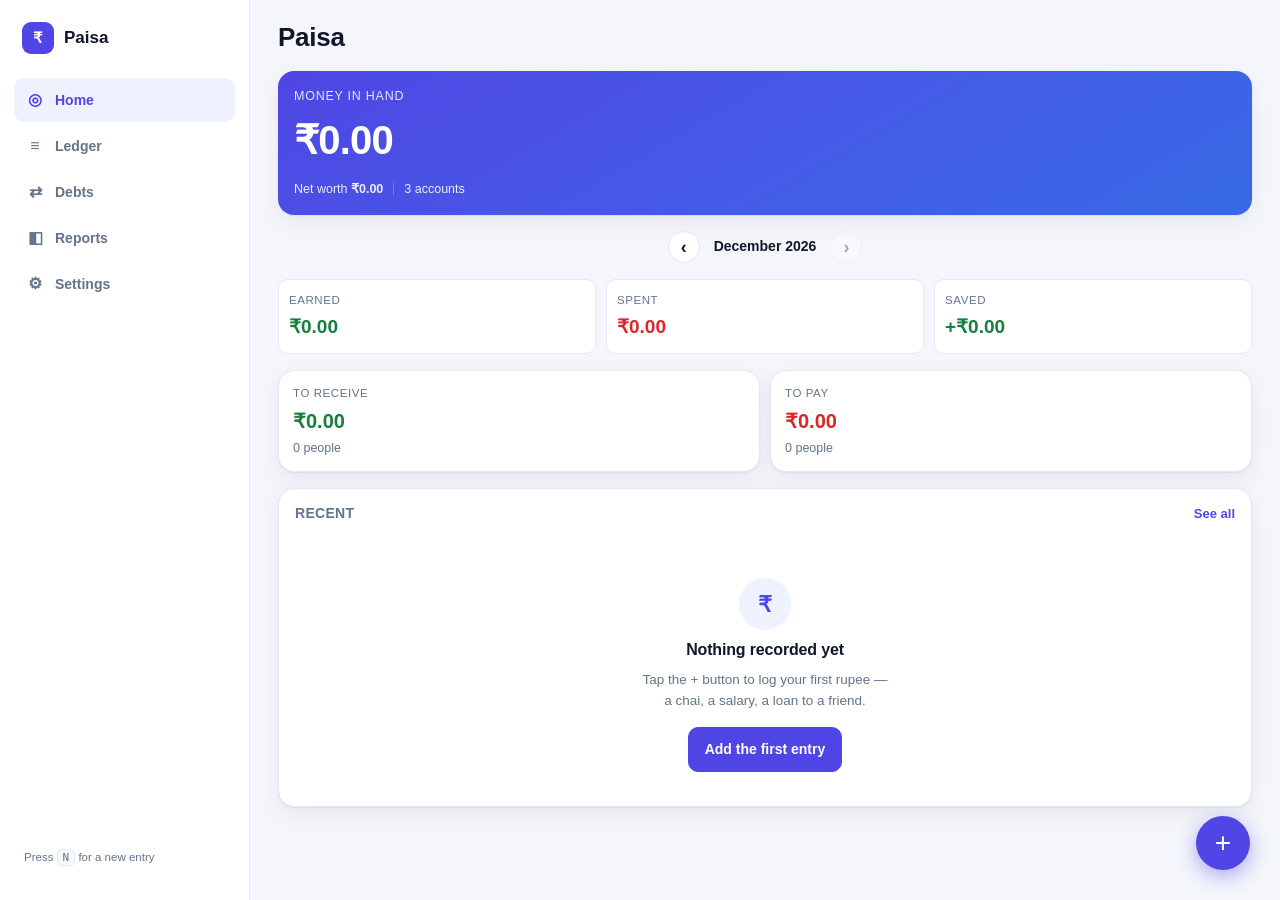
==== finance-tracker/index.html @ e6835634 "Add Paisa: offline personal money tracker for phone and laptop Tracks spending, earnings and debts t" ====
<!DOCTYPE html>
<html lang="en" data-theme="auto">
<head>
<meta charset="utf-8">
<meta name="viewport" content="width=device-width, initial-scale=1, viewport-fit=cover">
<meta name="description" content="Paisa — track every rupee you spend, earn, lend and owe. Works offline on phone and laptop.">
<meta name="theme-color" content="#0b1220" media="(prefers-color-scheme: dark)">
<meta name="theme-color" content="#ffffff" media="(prefers-color-scheme: light)">
<meta name="apple-mobile-web-app-capable" content="yes">
<meta name="apple-mobile-web-app-title" content="Paisa">
<title>Paisa · every rupee accounted for</title>
<link rel="manifest" href="manifest.webmanifest">
<link rel="icon" href="icons/icon.svg" type="image/svg+xml">
<link rel="apple-touch-icon" href="icons/icon-192.png">
<link rel="stylesheet" href="css/app.css">
</head>
<body>

<div id="app" class="app" data-route="dashboard">

  <aside class="rail" aria-label="Sections">
    <div class="brand"><span class="brand-mark">₹</span><span class="brand-name">Paisa</span></div>
    <nav class="rail-nav">
      <a class="rail-link" data-nav="dashboard" href="#/dashboard"><span class="ic">◎</span><span>Home</span></a>
      <a class="rail-link" data-nav="ledger" href="#/ledger"><span class="ic">≡</span><span>Ledger</span></a>
      <a class="rail-link" data-nav="debts" href="#/debts"><span class="ic">⇄</span><span>Debts</span></a>
      <a class="rail-link" data-nav="reports" href="#/reports"><span class="ic">◧</span><span>Reports</span></a>
      <a class="rail-link" data-nav="settings" href="#/settings"><span class="ic">⚙</span><span>Settings</span></a>
    </nav>
    <p class="rail-foot">Press <kbd>N</kbd> for a new entry</p>
  </aside>

  <div class="main">
    <header class="topbar">
      <h1 id="title">Paisa</h1>
      <a class="topbar-action" href="#/settings" aria-label="Settings">⚙</a>
    </header>

    <main id="view" class="view" role="main"></main>
  </div>

  <button id="fab" class="fab" aria-label="Add an entry">+</button>

  <nav class="tabbar" aria-label="Sections">
    <a class="tab" data-nav="dashboard" href="#/dashboard"><span class="ic">◎</span><span>Home</span></a>
    <a class="tab" data-nav="ledger" href="#/ledger"><span class="ic">≡</span><span>Ledger</span></a>
    <span class="tab-gap" aria-hidden="true"></span>
    <a class="tab" data-nav="debts" href="#/debts"><span class="ic">⇄</span><span>Debts</span></a>
    <a class="tab" data-nav="reports" href="#/reports"><span class="ic">◧</span><span>Reports</span></a>
  </nav>
</div>

<div id="sheet" class="sheet" aria-hidden="true" role="dialog" aria-modal="true" aria-labelledby="sheet-title">
  <div id="sheet-backdrop" class="sheet-backdrop"></div>
  <div class="sheet-panel">
    <div class="sheet-head">
      <h2 id="sheet-title">Entry</h2>
      <button id="sheet-close" class="icon-btn" aria-label="Close">×</button>
    </div>
    <div id="sheet-body" class="sheet-body"></div>
  </div>
</div>

<div id="toast" class="toast" role="status" aria-live="polite"></div>

<script src="js/store.js"></script>
<script src="js/util.js"></script>
<script src="js/charts.js"></script>
<script src="js/views.js"></script>
<script src="js/app.js"></script>
</body>
</html>
---- finance-tracker/css/app.css ----
/* Paisa — one stylesheet, mobile first, light + dark. */

/* ---------- tokens ---------- */
:root {
  --bg:            #f4f6fb;
  --surface:       #ffffff;
  --surface-2:     #f8fafc;
  --line:          #e4e8f0;
  --text:          #0f172a;
  --muted:         #64748b;
  --accent:        #4f46e5;
  --accent-soft:   #eef2ff;
  --in:            #15803d;
  --in-bg:         #22c55e;
  --out:           #dc2626;
  --out-bg:        #f87171;
  --warn:          #b45309;
  --shadow:        0 1px 2px rgba(15, 23, 42, .06), 0 8px 24px rgba(15, 23, 42, .06);
  --radius:        16px;
  --radius-sm:     10px;
  --tab-h:         62px;
}

@media (prefers-color-scheme: dark) {
  :root:not([data-theme="light"]) {
    --bg:          #070b14;
    --surface:     #0f172a;
    --surface-2:   #16203a;
    --line:        #1f2b47;
    --text:        #e8edf7;
    --muted:       #8b9bb5;
    --accent:      #818cf8;
    --accent-soft: #1e2545;
    --in:          #4ade80;
    --in-bg:       #22c55e;
    --out:         #f87171;
    --out-bg:      #ef4444;
    --warn:        #fbbf24;
    --shadow:      0 1px 2px rgba(0, 0, 0, .4), 0 10px 30px rgba(0, 0, 0, .35);
  }
}

:root[data-theme="dark"] {
  --bg:          #070b14;
  --surface:     #0f172a;
  --surface-2:   #16203a;
  --line:        #1f2b47;
  --text:        #e8edf7;
  --muted:       #8b9bb5;
  --accent:      #818cf8;
  --accent-soft: #1e2545;
  --in:          #4ade80;
  --in-bg:       #22c55e;
  --out:         #f87171;
  --out-bg:      #ef4444;
  --warn:        #fbbf24;
  --shadow:      0 1px 2px rgba(0, 0, 0, .4), 0 10px 30px rgba(0, 0, 0, .35);
}

/* ---------- base ---------- */
*, *::before, *::after { box-sizing: border-box; }

html { -webkit-text-size-adjust: 100%; }

body {
  margin: 0;
  background: var(--bg);
  color: var(--text);
  font: 15px/1.5 -apple-system, BlinkMacSystemFont, "Segoe UI", Roboto, "Helvetica Neue", Arial, sans-serif;
  font-variant-numeric: tabular-nums;
  -webkit-font-smoothing: antialiased;
}
body.locked { overflow: hidden; }

h1, h2, h3, h4 { margin: 0; font-weight: 650; letter-spacing: -.01em; }
a { color: inherit; text-decoration: none; }
button { font: inherit; color: inherit; }

.muted { color: var(--muted); }
.small { font-size: 12.5px; }
.pad { padding: 0 16px 14px; }
.in { color: var(--in); }
.out { color: var(--out); }
.neutral { color: var(--muted); }
.grow { flex: 1; }

/* ---------- layout ---------- */
.app { min-height: 100vh; }

.rail { display: none; }

.main { padding-bottom: calc(var(--tab-h) + env(safe-area-inset-bottom, 0px) + 12px); }

.topbar {
  position: sticky; top: 0; z-index: 20;
  display: flex; align-items: center; justify-content: space-between;
  gap: 12px;
  padding: calc(env(safe-area-inset-top, 0px) + 12px) 16px 12px;
  background: color-mix(in srgb, var(--bg) 88%, transparent);
  backdrop-filter: saturate(1.4) blur(10px);
  border-bottom: 1px solid var(--line);
}
.topbar h1 { font-size: 20px; }
.topbar-action {
  width: 36px; height: 36px; display: grid; place-items: center;
  border-radius: 50%; background: var(--surface); border: 1px solid var(--line);
}

.view { padding: 14px 14px 24px; display: flex; flex-direction: column; gap: 14px; }

/* ---------- cards ---------- */
.card {
  background: var(--surface);
  border: 1px solid var(--line);
  border-radius: var(--radius);
  box-shadow: var(--shadow);
  padding: 16px;
}
.card.flush { padding: 0; overflow: hidden; }
.card.flush .card-head { padding: 14px 16px 10px; }

.card-head {
  display: flex; align-items: baseline; justify-content: space-between; gap: 12px;
  margin-bottom: 10px;
}
.card-head h3 { font-size: 14px; letter-spacing: .02em; text-transform: uppercase; color: var(--muted); }

.link {
  background: none; border: 0; padding: 0; cursor: pointer;
  color: var(--accent); font-size: 13px; font-weight: 600;
}

.hero {
  background: linear-gradient(150deg, var(--accent) 0%, color-mix(in srgb, var(--accent) 62%, #0ea5e9) 100%);
  color: #fff; border: 0;
}
.hero.inner { background: var(--surface-2); color: var(--text); border: 1px solid var(--line); }
.hero-label { font-size: 12.5px; opacity: .85; text-transform: uppercase; letter-spacing: .06em; }
.hero-value { font-size: 34px; font-weight: 700; letter-spacing: -.02em; margin: 4px 0 10px; }
.hero.inner .hero-value.in { color: var(--in); }
.hero.inner .hero-value.out { color: var(--out); }
.hero-foot { display: flex; align-items: center; gap: 10px; font-size: 12.5px; opacity: .9; flex-wrap: wrap; }
.hero-sep { width: 1px; height: 12px; background: currentColor; opacity: .3; }

/* ---------- tiles ---------- */
.tiles { display: grid; grid-template-columns: repeat(3, 1fr); gap: 10px; }
.tile {
  background: var(--surface); border: 1px solid var(--line); border-radius: var(--radius-sm);
  padding: 12px 10px; display: flex; flex-direction: column; gap: 4px; min-width: 0;
}
.tile-label { font-size: 11.5px; color: var(--muted); text-transform: uppercase; letter-spacing: .05em; }
.tile-value { font-size: 15px; font-weight: 650; overflow-wrap: anywhere; }

.duo { display: grid; grid-template-columns: 1fr 1fr; gap: 10px; }
.duo.tight { gap: 10px; }
.card.mini { display: flex; flex-direction: column; gap: 3px; padding: 14px; }
.mini-value { font-size: 20px; font-weight: 700; overflow-wrap: anywhere; }

/* ---------- month switch ---------- */
.month-switch {
  display: flex; align-items: center; justify-content: center; gap: 14px;
  font-weight: 600; font-size: 14px;
}
.icon-btn {
  width: 32px; height: 32px; border-radius: 50%;
  background: var(--surface); border: 1px solid var(--line);
  cursor: pointer; display: grid; place-items: center; font-size: 18px; line-height: 1;
}
.icon-btn[disabled] { opacity: .35; cursor: default; }

/* ---------- rows ---------- */
.rows { list-style: none; margin: 0; padding: 0; }
.row {
  display: flex; align-items: center; gap: 12px;
  padding: 11px 16px; border-top: 1px solid var(--line);
  cursor: pointer; min-width: 0;
}
.rows > .row:first-child { border-top: 0; }
.row:hover, .row:focus-visible { background: var(--surface-2); outline: none; }
.row.settled { opacity: .55; }

.row-dot, .avatar {
  flex: 0 0 auto; width: 36px; height: 36px; border-radius: 11px;
  display: grid; place-items: center; color: #fff; font-weight: 700; font-size: 13px;
}
.avatar { border-radius: 50%; }
.avatar.big { width: 52px; height: 52px; font-size: 17px; }
.row-glyph { font-size: 15px; line-height: 1; }

.row-main { flex: 1; min-width: 0; display: flex; flex-direction: column; gap: 2px; }
.row-title { font-weight: 600; white-space: nowrap; overflow: hidden; text-overflow: ellipsis; }
.row-sub { font-size: 12.5px; color: var(--muted); white-space: nowrap; overflow: hidden; text-overflow: ellipsis; }

.amt { font-weight: 650; white-space: nowrap; font-size: 14.5px; }

.group { display: flex; flex-direction: column; }
.group-head {
  display: flex; justify-content: space-between; align-items: baseline;
  padding: 6px 4px; font-size: 12.5px; color: var(--muted); font-weight: 600;
}
.group .rows {
  background: var(--surface); border: 1px solid var(--line);
  border-radius: var(--radius); overflow: hidden; box-shadow: var(--shadow);
}

/* ---------- pills, chips ---------- */
.pill {
  display: inline-block; padding: 1px 7px; border-radius: 999px;
  background: var(--surface-2); border: 1px solid var(--line);
  font-size: 11px; font-weight: 600; color: var(--muted); vertical-align: middle;
}
.pill.tiny { font-size: 10.5px; }
.pill.warn { color: var(--warn); border-color: color-mix(in srgb, var(--warn) 40%, var(--line)); }
.pill.danger { color: var(--out); border-color: color-mix(in srgb, var(--out) 40%, var(--line)); }

.chips { display: flex; flex-wrap: wrap; gap: 8px; }
.chips.scroll-x { flex-wrap: nowrap; overflow-x: auto; padding-bottom: 4px; scrollbar-width: none; }
.chips.scroll-x::-webkit-scrollbar { display: none; }
.chip {
  flex: 0 0 auto; cursor: pointer;
  padding: 7px 13px; border-radius: 999px;
  background: var(--surface); border: 1px solid var(--line);
  font-size: 13px; font-weight: 600; color: var(--muted);
  display: inline-flex; align-items: center; gap: 6px;
}
.chip.on { background: var(--accent); border-color: var(--accent); color: #fff; }
.chip.muted { opacity: .5; }
.chips.quick .chip { font-size: 12.5px; padding: 6px 11px; }

.swatch { width: 10px; height: 10px; border-radius: 3px; display: inline-block; flex: 0 0 auto; }
.swatch.in-bg { background: var(--in-bg); }
.swatch.out-bg { background: var(--out-bg); }

/* ---------- category lists ---------- */
.cat-list { list-style: none; margin: 0; padding: 0; display: flex; flex-direction: column; gap: 10px; }
.cat-list li { display: grid; grid-template-columns: minmax(0, 1fr) auto; gap: 4px 10px; align-items: center; }
.cat-name { display: flex; align-items: center; gap: 7px; font-size: 13.5px; min-width: 0; }
.cat-name > span { white-space: nowrap; }
.cat-val { font-size: 13.5px; font-weight: 650; white-space: nowrap; text-align: right; }
.meter {
  grid-column: 1 / -1; height: 5px; border-radius: 999px;
  background: var(--surface-2); border: 1px solid var(--line); overflow: hidden;
}
.meter-fill { display: block; height: 100%; border-radius: 999px; }

/* ---------- progress ---------- */
.progress { height: 8px; border-radius: 999px; background: color-mix(in srgb, var(--muted) 22%, transparent); overflow: hidden; margin: 8px 0; }
.progress-fill { height: 100%; background: var(--accent); border-radius: 999px; transition: width .25s ease; }
.progress-fill.danger { background: var(--out); }
.hero .progress { background: rgba(255, 255, 255, .25); }
.hero.inner .progress { background: color-mix(in srgb, var(--muted) 22%, transparent); }

/* ---------- charts ---------- */
.donut { width: 100%; max-width: 190px; height: auto; display: block; margin: 0 auto; }
.donut-top { font-size: 18px; font-weight: 700; fill: var(--text); }
.donut-sub { font-size: 11px; fill: var(--muted); }
.donut-wrap { display: flex; flex-direction: column; gap: 16px; }
.bars { width: 100%; height: 190px; }
.bars .grid { stroke: var(--line); stroke-width: 1; }
.bars .axis { font-size: 10px; fill: var(--muted); }
.bars .bar-in { fill: var(--in-bg); }
.bars .bar-out { fill: var(--out-bg); }
.legend { display: flex; gap: 16px; justify-content: center; font-size: 12.5px; color: var(--muted); margin-top: 6px; }
.legend span { display: inline-flex; align-items: center; gap: 6px; }

/* ---------- forms ---------- */
.field { display: flex; flex-direction: column; gap: 6px; margin-bottom: 14px; }
.field > label { font-size: 12.5px; font-weight: 600; color: var(--muted); }
.input {
  width: 100%; padding: 11px 12px;
  background: var(--surface-2); color: var(--text);
  border: 1px solid var(--line); border-radius: var(--radius-sm);
  font: inherit; appearance: none;
}
.input:focus { outline: 2px solid var(--accent); outline-offset: 1px; }
select.input { background-image: none; }
.hint { margin: 2px 0 0; font-size: 12px; color: var(--muted); }
.warn-box {
  padding: 10px 12px; border-radius: var(--radius-sm);
  background: var(--accent-soft); color: var(--text); margin-bottom: 14px;
}

.toolbar { display: flex; gap: 8px; }
.search { border-radius: 999px; }
.filters { display: grid; grid-template-columns: 1fr 1fr; gap: 8px; }
.ledger-summary {
  display: flex; gap: 12px; justify-content: space-between;
  font-size: 12.5px; color: var(--muted); font-weight: 600; padding: 0 4px;
}

.switch-row { display: flex; align-items: center; gap: 9px; font-size: 13.5px; margin-bottom: 14px; cursor: pointer; }
.switch-row input { width: 18px; height: 18px; accent-color: var(--accent); }

.btn {
  padding: 11px 16px; border-radius: var(--radius-sm);
  background: var(--surface-2); border: 1px solid var(--line);
  font-weight: 650; font-size: 14px; cursor: pointer;
}
.btn:hover { border-color: var(--accent); }
.btn.primary { background: var(--accent); border-color: var(--accent); color: #fff; }
.btn.danger { background: transparent; border-color: color-mix(in srgb, var(--out) 45%, var(--line)); color: var(--out); }
.btn-row { display: flex; gap: 10px; flex-wrap: wrap; margin-bottom: 14px; }
.btn-row .btn { flex: 1 1 auto; }

.palette { display: flex; flex-wrap: wrap; gap: 8px; }
.swatch-btn { width: 30px; height: 30px; border-radius: 9px; border: 2px solid transparent; cursor: pointer; }
.swatch-btn.on { border-color: var(--text); }

.amount-field {
  display: flex; align-items: center; gap: 8px;
  padding: 14px 16px; margin: 14px 0 10px;
  background: var(--surface-2); border: 1px solid var(--line); border-radius: var(--radius);
}
.rupee { font-size: 26px; color: var(--muted); }
.amount-input {
  flex: 1; min-width: 0; background: none; border: 0; outline: none; color: var(--text);
  font-size: 34px; font-weight: 700; letter-spacing: -.02em;
}
.amount-input::-webkit-outer-spin-button, .amount-input::-webkit-inner-spin-button { -webkit-appearance: none; margin: 0; }
.amount-input[type=number] { -moz-appearance: textfield; }
.type-chips { margin-bottom: 4px; }

.sheet-actions { display: flex; gap: 10px; margin-top: 18px; }
.sub-head { font-size: 12.5px; text-transform: uppercase; letter-spacing: .05em; color: var(--muted); margin: 18px 0 8px; }
.debt-head { display: flex; align-items: center; gap: 14px; margin-bottom: 16px; }
.debt-name { font-size: 19px; font-weight: 700; }
.net-note { margin: 0 4px; font-size: 13px; font-weight: 600; }
.footnote { text-align: center; color: var(--muted); font-size: 12px; padding: 6px 0 10px; }

/* ---------- empty ---------- */
.empty { text-align: center; padding: 34px 22px; display: flex; flex-direction: column; align-items: center; gap: 8px; }
.empty-icon {
  width: 52px; height: 52px; border-radius: 50%; display: grid; place-items: center;
  background: var(--accent-soft); color: var(--accent); font-size: 22px; font-weight: 700;
}
.empty h3 { font-size: 16px; }
.empty p { margin: 0; color: var(--muted); font-size: 13.5px; max-width: 34ch; }
.empty .btn { margin-top: 8px; }

/* ---------- fab + tabbar ---------- */
.fab {
  position: fixed; z-index: 30;
  left: 50%; transform: translateX(-50%);
  bottom: calc(env(safe-area-inset-bottom, 0px) + 12px);
  width: 56px; height: 56px; border-radius: 50%;
  background: var(--accent); color: #fff; border: 4px solid var(--bg);
  font-size: 28px; line-height: 1; cursor: pointer;
  box-shadow: 0 6px 20px color-mix(in srgb, var(--accent) 45%, transparent);
}
.fab:active { transform: translateX(-50%) scale(.94); }

.tabbar {
  position: fixed; z-index: 25; left: 0; right: 0; bottom: 0;
  height: calc(var(--tab-h) + env(safe-area-inset-bottom, 0px));
  padding-bottom: env(safe-area-inset-bottom, 0px);
  display: grid; grid-template-columns: 1fr 1fr 76px 1fr 1fr;
  background: color-mix(in srgb, var(--surface) 92%, transparent);
  backdrop-filter: blur(12px) saturate(1.3);
  border-top: 1px solid var(--line);
}
.tab {
  display: flex; flex-direction: column; align-items: center; justify-content: center; gap: 2px;
  font-size: 10.5px; font-weight: 600; color: var(--muted);
}
.tab .ic { font-size: 17px; line-height: 1; }
.tab.on { color: var(--accent); }

/* ---------- sheet ---------- */
.sheet { position: fixed; inset: 0; z-index: 60; visibility: hidden; }
.sheet.open { visibility: visible; }
.sheet-backdrop {
  position: absolute; inset: 0; background: rgba(2, 6, 23, .55);
  opacity: 0; transition: opacity .2s ease;
}
.sheet.open .sheet-backdrop { opacity: 1; }
.sheet-panel {
  position: absolute; left: 0; right: 0; bottom: 0;
  max-height: 92vh; display: flex; flex-direction: column;
  background: var(--surface);
  border-radius: 22px 22px 0 0;
  border-top: 1px solid var(--line);
  transform: translateY(100%); transition: transform .24s cubic-bezier(.32, .72, 0, 1);
}
.sheet.open .sheet-panel { transform: translateY(0); }
.sheet-head {
  display: flex; align-items: center; justify-content: space-between;
  padding: 16px 16px 10px; border-bottom: 1px solid var(--line);
}
.sheet-head h2 { font-size: 17px; }
.sheet-body {
  overflow-y: auto; -webkit-overflow-scrolling: touch;
  padding: 16px 16px calc(env(safe-area-inset-bottom, 0px) + 24px);
}

/* ---------- toast ---------- */
.toast {
  position: fixed; z-index: 80; left: 50%; transform: translate(-50%, 20px);
  bottom: calc(var(--tab-h) + env(safe-area-inset-bottom, 0px) + 20px);
  max-width: min(92vw, 420px);
  padding: 11px 16px; border-radius: 999px;
  background: var(--text); color: var(--bg);
  font-size: 13.5px; font-weight: 600; text-align: center;
  opacity: 0; pointer-events: none; transition: opacity .2s ease, transform .2s ease;
}
.toast.show { opacity: 1; transform: translate(-50%, 0); }
.toast.error { background: var(--out); color: #fff; }

/* ---------- laptop / desktop ---------- */
@media (min-width: 720px) {
  .app { display: grid; grid-template-columns: 232px minmax(0, 1fr); }

  .rail {
    display: flex; flex-direction: column; gap: 6px;
    position: sticky; top: 0; height: 100vh;
    padding: 22px 14px; border-right: 1px solid var(--line);
    background: var(--surface);
  }
  .brand { display: flex; align-items: center; gap: 10px; padding: 0 8px 18px; }
  .brand-mark {
    width: 32px; height: 32px; border-radius: 9px; display: grid; place-items: center;
    background: var(--accent); color: #fff; font-weight: 700;
  }
  .brand-name { font-size: 17px; font-weight: 700; }
  .rail-nav { display: flex; flex-direction: column; gap: 2px; }
  .rail-link {
    display: flex; align-items: center; gap: 11px;
    padding: 10px 12px; border-radius: var(--radius-sm);
    font-size: 14px; font-weight: 600; color: var(--muted);
  }
  .rail-link .ic { font-size: 16px; width: 18px; text-align: center; }
  .rail-link:hover { background: var(--surface-2); color: var(--text); }
  .rail-link.on { background: var(--accent-soft); color: var(--accent); }
  .rail-foot { margin-top: auto; font-size: 11.5px; color: var(--muted); padding: 0 10px; }
  .rail-foot kbd {
    padding: 1px 5px; border-radius: 5px; border: 1px solid var(--line);
    background: var(--surface-2); font-size: 11px;
  }

  .main { padding-bottom: 40px; }
  .topbar { padding: 18px 28px 14px; background: transparent; border-bottom: 0; backdrop-filter: none; }
  .topbar h1 { font-size: 26px; }
  .topbar-action { display: none; }
  .view { padding: 0 28px 40px; max-width: 980px; gap: 16px; }

  .tabbar { display: none; }
  .fab {
    left: auto; right: 30px; bottom: 30px; transform: none;
    width: 54px; height: 54px; border-width: 0;
  }
  .fab:active { transform: scale(.94); }
  .toast { bottom: 30px; left: 50%; }

  .type-chips { flex-wrap: wrap; overflow: visible; }
  .tiles { grid-template-columns: repeat(3, 1fr); }
  .tile-value { font-size: 19px; }
  .hero-value { font-size: 40px; }
  .donut-wrap { flex-direction: row; align-items: center; gap: 28px; }
  .donut { max-width: 210px; flex: 0 0 auto; }
  .cat-list.grow { flex: 1; min-width: 0; }
  .sheet-panel {
    left: 50%; right: auto; bottom: auto; top: 50%;
    width: min(560px, 94vw); max-height: 88vh;
    border-radius: var(--radius); border: 1px solid var(--line);
    transform: translate(-50%, -46%) scale(.98); opacity: 0;
    transition: transform .18s ease, opacity .18s ease;
  }
  .sheet.open .sheet-panel { transform: translate(-50%, -50%) scale(1); opacity: 1; }
}

@media (min-width: 1080px) {
  .app { grid-template-columns: 250px minmax(0, 1fr); }
  .view { max-width: 1060px; }
  .dashboard-split { display: grid; grid-template-columns: 1fr 1fr; gap: 16px; }
}

@media (prefers-reduced-motion: reduce) {
  * { transition: none !important; animation: none !important; }
}
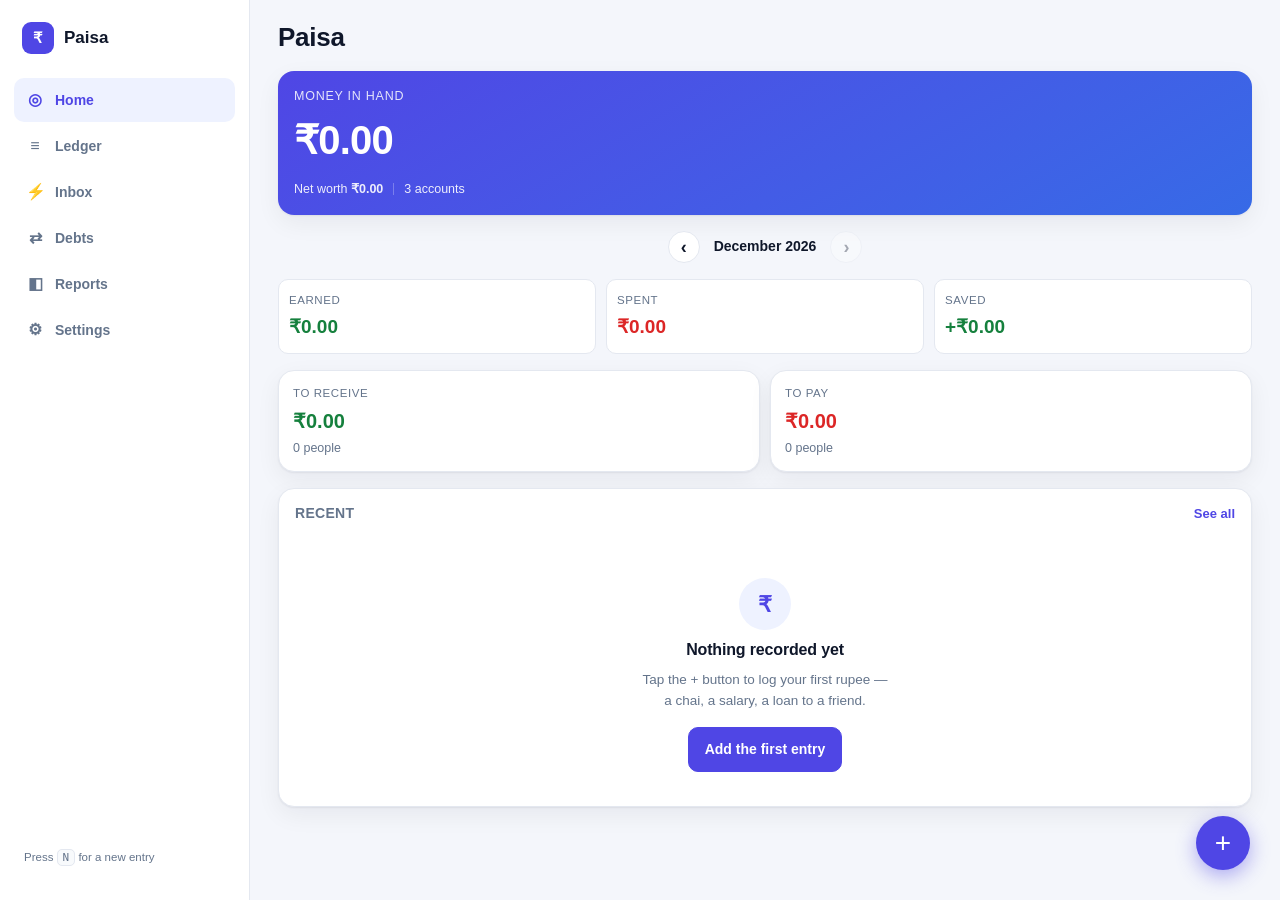
==== commit 533622e0: "Automate logging: message capture, statement import, repeating entries Removes most of the typing fr" ====
--- a/finance-tracker/index.html
+++ b/finance-tracker/index.html
@@ -23,6 +23,7 @@
     <nav class="rail-nav">
       <a class="rail-link" data-nav="dashboard" href="#/dashboard"><span class="ic">◎</span><span>Home</span></a>
       <a class="rail-link" data-nav="ledger" href="#/ledger"><span class="ic">≡</span><span>Ledger</span></a>
+      <a class="rail-link" data-nav="inbox" href="#/inbox"><span class="ic">⚡</span><span>Inbox</span><span class="badge" id="rail-badge" hidden></span></a>
       <a class="rail-link" data-nav="debts" href="#/debts"><span class="ic">⇄</span><span>Debts</span></a>
       <a class="rail-link" data-nav="reports" href="#/reports"><span class="ic">◧</span><span>Reports</span></a>
       <a class="rail-link" data-nav="settings" href="#/settings"><span class="ic">⚙</span><span>Settings</span></a>
@@ -33,7 +34,10 @@
   <div class="main">
     <header class="topbar">
       <h1 id="title">Paisa</h1>
-      <a class="topbar-action" href="#/settings" aria-label="Settings">⚙</a>
+      <div class="topbar-actions">
+        <a class="topbar-action" href="#/inbox" aria-label="Inbox">⚡<span class="badge" id="top-badge" hidden></span></a>
+        <a class="topbar-action" href="#/settings" aria-label="Settings">⚙</a>
+      </div>
     </header>
 
     <main id="view" class="view" role="main"></main>
@@ -63,6 +67,8 @@
 
 <div id="toast" class="toast" role="status" aria-live="polite"></div>
 
+<script src="js/parse.js"></script>
+<script src="js/statement.js"></script>
 <script src="js/store.js"></script>
 <script src="js/util.js"></script>
 <script src="js/charts.js"></script>
--- a/finance-tracker/css/app.css
+++ b/finance-tracker/css/app.css
@@ -327,6 +327,72 @@
 .net-note { margin: 0 4px; font-size: 13px; font-weight: 600; }
 .footnote { text-align: center; color: var(--muted); font-size: 12px; padding: 6px 0 10px; }
 
+/* ---------- inbox + automation ---------- */
+.topbar-actions { display: flex; gap: 8px; align-items: center; }
+.topbar-action { position: relative; }
+
+.badge {
+  position: absolute; top: -4px; right: -4px;
+  min-width: 17px; height: 17px; padding: 0 4px;
+  border-radius: 999px; background: var(--out); color: #fff;
+  font-size: 10.5px; font-weight: 700; line-height: 17px; text-align: center;
+}
+.badge[hidden] { display: none; }
+
+.nudge {
+  display: flex; align-items: center; gap: 12px;
+  border-color: color-mix(in srgb, var(--accent) 45%, var(--line));
+  background: var(--accent-soft);
+}
+.nudge-badge {
+  flex: 0 0 auto; width: 34px; height: 34px; border-radius: 50%;
+  display: grid; place-items: center;
+  background: var(--accent); color: #fff; font-weight: 700; font-size: 14px;
+}
+.nudge-go { color: var(--accent); font-size: 18px; font-weight: 700; }
+
+.row-tools { display: flex; gap: 5px; flex: 0 0 auto; }
+.mini-btn {
+  width: 28px; height: 28px; border-radius: 8px; cursor: pointer;
+  background: var(--surface-2); border: 1px solid var(--line);
+  color: var(--muted); font-size: 15px; line-height: 1;
+  display: grid; place-items: center;
+}
+.mini-btn:hover { border-color: var(--accent); color: var(--text); }
+.mini-btn.ok { color: var(--in); border-color: color-mix(in srgb, var(--in) 40%, var(--line)); }
+.inbox-row { gap: 9px; }
+.inbox-row .amt { font-size: 13.5px; }
+.inbox-row .row-title { white-space: nowrap; overflow: hidden; text-overflow: ellipsis; }
+
+textarea.tall {
+  min-height: 140px; resize: vertical; font-family: inherit; line-height: 1.5;
+}
+input[type=file].input { padding: 9px 12px; font-size: 13px; }
+
+.preview {
+  margin-top: 14px; border: 1px solid var(--line); border-radius: var(--radius-sm);
+  overflow: hidden; background: var(--surface-2);
+}
+.preview:empty { display: none; }
+.preview-head {
+  padding: 8px 12px; font-size: 12px; font-weight: 700;
+  color: var(--muted); text-transform: uppercase; letter-spacing: .05em;
+  border-bottom: 1px solid var(--line);
+}
+.preview-row {
+  display: flex; gap: 12px; align-items: baseline;
+  padding: 7px 12px; font-size: 13px; border-top: 1px solid var(--line);
+}
+.preview-row:first-of-type { border-top: 0; }
+.preview-row > span:first-child { flex: 0 0 auto; font-weight: 650; min-width: 84px; }
+.preview-row > span:last-child { color: var(--muted); overflow: hidden; text-overflow: ellipsis; white-space: nowrap; }
+.preview-row.bad > span:first-child { color: var(--out); min-width: 0; }
+.preview-row.muted { color: var(--muted); font-style: italic; }
+
+.steps { margin: 0; padding-left: 20px; display: flex; flex-direction: column; gap: 10px; font-size: 13.5px; }
+.steps li { line-height: 1.55; }
+.steps strong { font-weight: 650; }
+
 /* ---------- empty ---------- */
 .empty { text-align: center; padding: 34px 22px; display: flex; flex-direction: column; align-items: center; gap: 8px; }
 .empty-icon {
@@ -430,6 +496,8 @@
   .rail-link .ic { font-size: 16px; width: 18px; text-align: center; }
   .rail-link:hover { background: var(--surface-2); color: var(--text); }
   .rail-link.on { background: var(--accent-soft); color: var(--accent); }
+  .rail-link { position: relative; }
+  .rail-link .badge { position: static; margin-left: auto; }
   .rail-foot { margin-top: auto; font-size: 11.5px; color: var(--muted); padding: 0 10px; }
   .rail-foot kbd {
     padding: 1px 5px; border-radius: 5px; border: 1px solid var(--line);
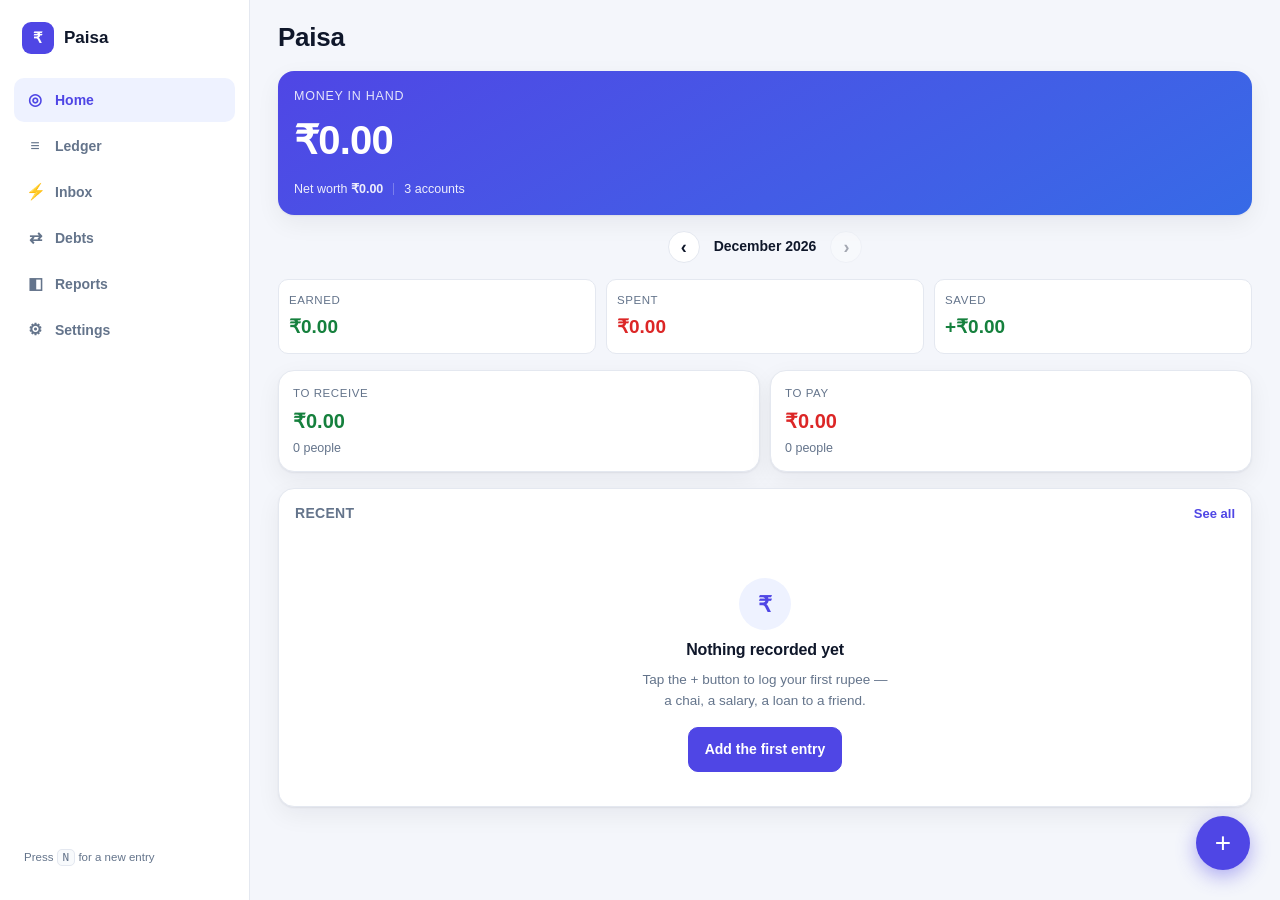
==== commit 9b539dab: "Read card limits and due dates in the web app too The statement reader existed only in the Android c" ====
--- a/finance-tracker/index.html
+++ b/finance-tracker/index.html
@@ -69,6 +69,7 @@
 
 <script src="js/parse.js"></script>
 <script src="js/statement.js"></script>
+<script src="js/cardstatement.js"></script>
 <script src="js/store.js"></script>
 <script src="js/util.js"></script>
 <script src="js/charts.js"></script>
